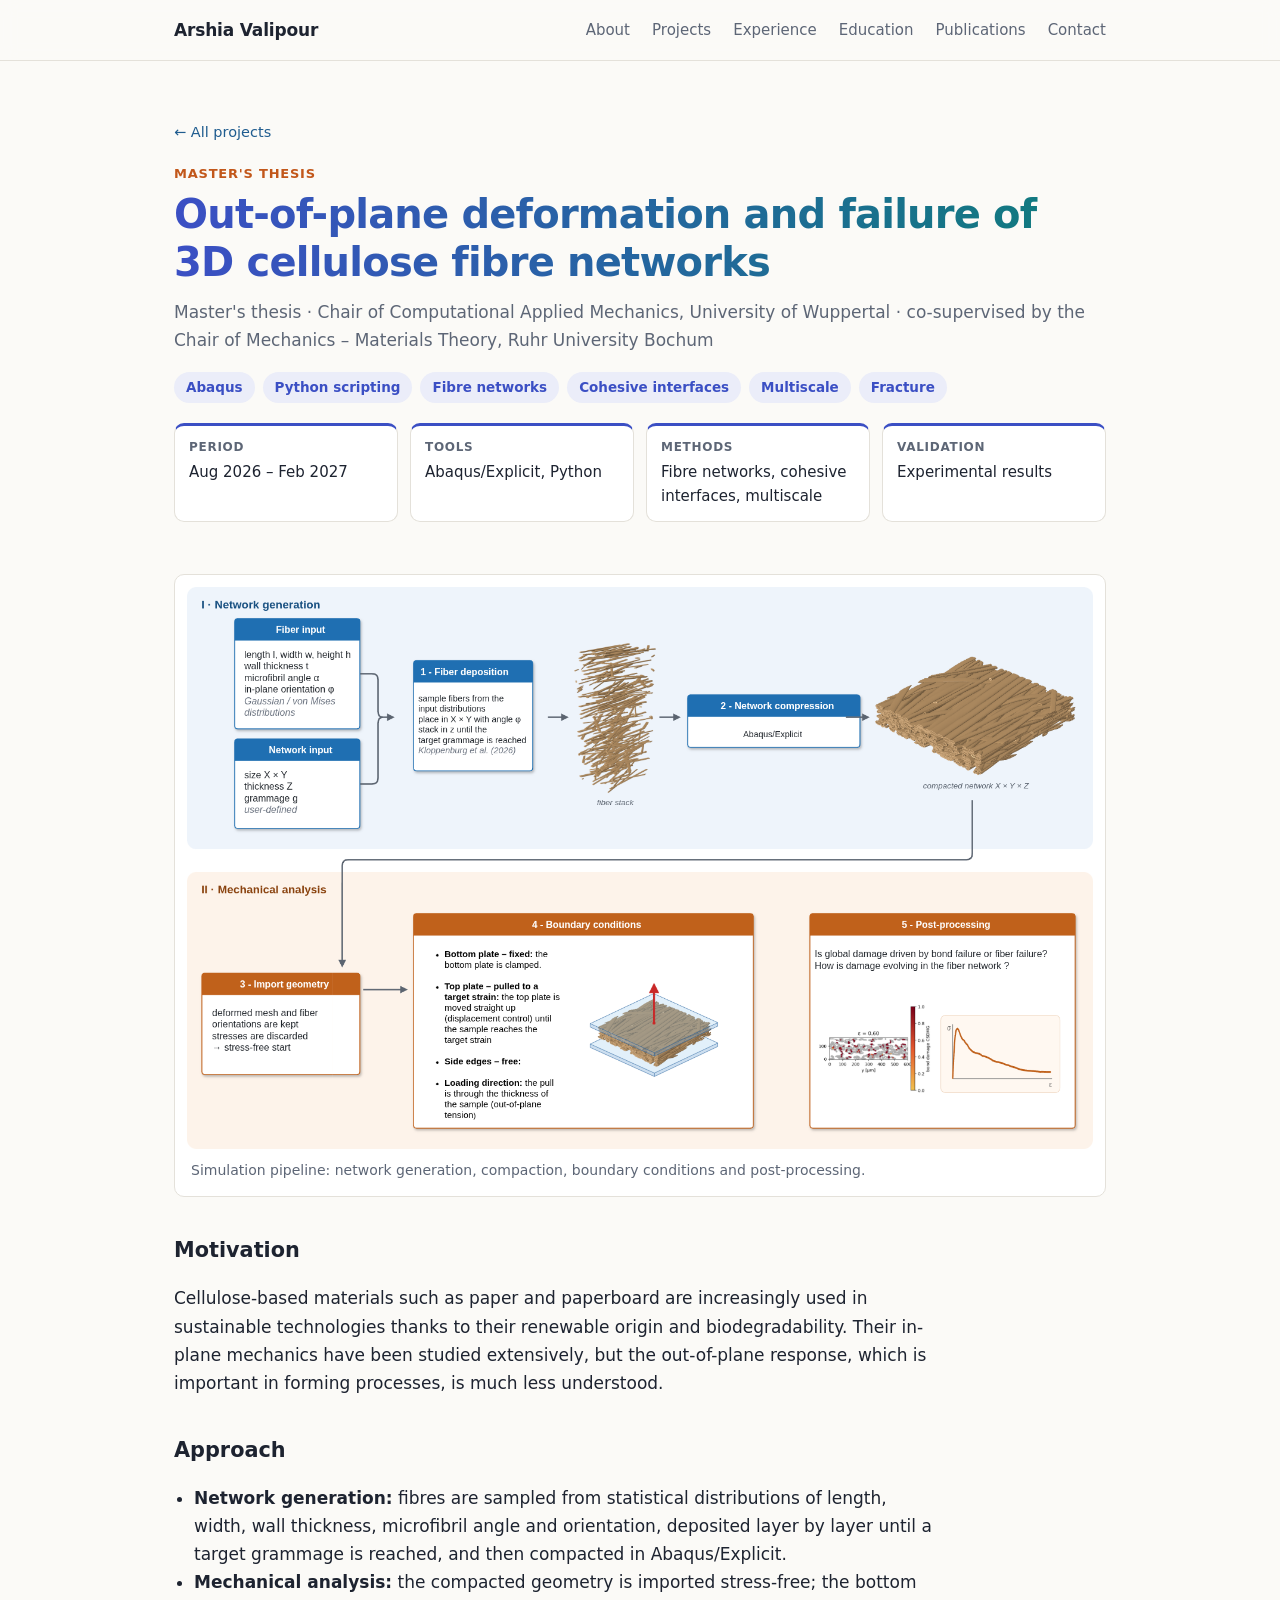
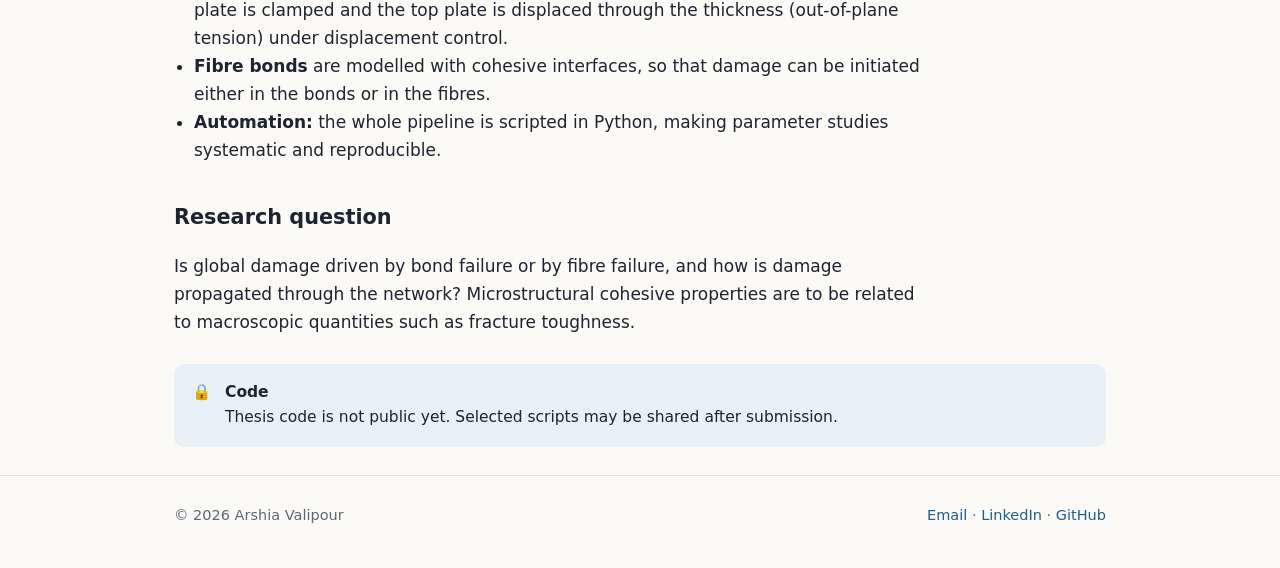
==== projects/fibre-networks.html @ 03f2458d "Initial commit: personal website and research portfolio" ====
<!DOCTYPE html>
<html lang="en">
<head>
<meta charset="utf-8">
<meta name="viewport" content="width=device-width, initial-scale=1">
<title>Out-of-plane deformation and failure of 3D cellulose fibre networks – Arshia Valipour</title>
<meta name="description" content="A computational framework in Abaqus and Python that links fibre-bond properties to the out-of-plane fracture behaviour of paper.">
<link rel="stylesheet" href="../assets/style.css">
</head>
<body>
<nav class="nav"><div class="wrap">
  <a class="brand" href="../index.html">Arshia Valipour</a>
  <ul>
    <li><a href="../index.html#about">About</a></li>
    <li><a href="../index.html#projects">Projects</a></li>
    <li><a href="../index.html#experience">Experience</a></li>
    <li><a href="../index.html#education">Education</a></li>
    <li><a href="../index.html#publications">Publications</a></li>
    <li><a href="../index.html#contact">Contact</a></li>
  </ul>
</div></nav>
<main class="wrap">
<header class="project-head">
  <a class="back" href="../index.html#projects">← All projects</a>
  <div class="kicker" style="color:var(--warm);font-weight:700;text-transform:uppercase;letter-spacing:.06em;font-size:13px">Master's thesis</div>
  <h1>Out-of-plane deformation and failure of 3D cellulose fibre networks</h1>
  <p class="context">Master's thesis · Chair of Computational Applied Mechanics, University of Wuppertal · co-supervised by the Chair of Mechanics – Materials Theory, Ruhr University Bochum</p>
  <div class="chips"><span class="chip">Abaqus</span><span class="chip">Python scripting</span><span class="chip">Fibre networks</span><span class="chip">Cohesive interfaces</span><span class="chip">Multiscale</span><span class="chip">Fracture</span></div>
  <div class="meta"><div><b>Period</b>Aug 2026 – Feb 2027</div><div><b>Tools</b>Abaqus/Explicit, Python</div><div><b>Methods</b>Fibre networks, cohesive interfaces, multiscale</div><div><b>Validation</b>Experimental results</div></div>
</header>
<figure class="media"><img src="../assets/img/thesis.png" alt="Simulation pipeline: network generation, compaction, boundary conditions and post-processing." loading="lazy"><figcaption>Simulation pipeline: network generation, compaction, boundary conditions and post-processing.</figcaption></figure>
<article class="prose">
<h2>Motivation</h2>
<p>Cellulose-based materials such as paper and paperboard are increasingly used in sustainable technologies thanks to their renewable origin and biodegradability. Their in-plane mechanics have been studied extensively, but the out-of-plane response, which is important in forming processes, is much less understood.</p>
<h2>Approach</h2>
<ul>
<li><b>Network generation:</b> fibres are sampled from statistical distributions of length, width, wall thickness, microfibril angle and orientation, deposited layer by layer until a target grammage is reached, and then compacted in Abaqus/Explicit.</li>
<li><b>Mechanical analysis:</b> the compacted geometry is imported stress-free; the bottom plate is clamped and the top plate is displaced through the thickness (out-of-plane tension) under displacement control.</li>
<li><b>Fibre bonds</b> are modelled with cohesive interfaces, so that damage can be initiated either in the bonds or in the fibres.</li>
<li><b>Automation:</b> the whole pipeline is scripted in Python, making parameter studies systematic and reproducible.</li>
</ul>
<h2>Research question</h2>
<p>Is global damage driven by bond failure or by fibre failure, and how is damage propagated through the network? Microstructural cohesive properties are to be related to macroscopic quantities such as fracture toughness.</p>
</article>
<figure class="media"><video src="../assets/video/thesis-tension.mp4" autoplay muted loop playsinline controls preload="metadata"></video><figcaption>Animation: out-of-plane tension test with bond damage evolution.</figcaption></figure>
<div class="code-box"><span>🔒</span><div><b>Code</b><br>Thesis code is not public yet. Selected scripts may be shared after submission.</div></div>
</main>
<footer><div class="wrap">
  <span>&copy; 2026 Arshia Valipour</span>
  <span><a href="mailto:arshia.valipour@edu.ruhr-uni-bochum.de">Email</a> · <a href="https://www.linkedin.com/in/avalipour02">LinkedIn</a> · <a href="https://github.com/arshiavali">GitHub</a></span>
</div></footer>
<script>
// Hide animation slots whose video file has not been added yet.
document.querySelectorAll('figure.media video').forEach(function (v) {
  v.addEventListener('error', function () { v.closest('figure').style.display = 'none'; });
  if (v.error) v.closest('figure').style.display = 'none';
});
</script>
</body>
</html>
---- assets/style.css ----
/* ---------- Base ---------- */
:root {
  --bg: #fbfaf7;
  --surface: #ffffff;
  --text: #1d2330;
  --muted: #5d6676;
  --line: #e4e1da;
  --accent: #1f5c8f;
  --accent-soft: #e8f0f7;
  --warm: #b8622a;
  --radius: 10px;
  --max: 980px;
  --font: "Inter", "Segoe UI", system-ui, -apple-system, Roboto, "Helvetica Neue", Arial, sans-serif;
  --mono: ui-monospace, "SFMono-Regular", Menlo, Consolas, monospace;
}
@media (prefers-color-scheme: dark) {
  :root {
    --bg: #12151b;
    --surface: #1a1f27;
    --text: #e6e8ec;
    --muted: #9aa3b2;
    --line: #2b313c;
    --accent: #6fa8dc;
    --accent-soft: #1f2a38;
    --warm: #e0955f;
  }
}
* { box-sizing: border-box; }
html { scroll-behavior: smooth; }
body {
  margin: 0;
  font-family: var(--font);
  background: var(--bg);
  color: var(--text);
  line-height: 1.65;
  font-size: 17px;
}
a { color: var(--accent); text-decoration: none; }
a:hover { text-decoration: underline; }
img, video { max-width: 100%; display: block; }
.wrap { max-width: var(--max); margin: 0 auto; padding: 0 24px; }

/* ---------- Nav ---------- */
.nav {
  position: sticky; top: 0; z-index: 10;
  background: color-mix(in srgb, var(--bg) 88%, transparent);
  backdrop-filter: blur(8px);
  border-bottom: 1px solid var(--line);
}
.nav .wrap { display: flex; align-items: center; justify-content: space-between; height: 60px; }
.nav .brand { font-weight: 700; color: var(--text); letter-spacing: -0.01em; }
.nav ul { list-style: none; display: flex; gap: 22px; margin: 0; padding: 0; font-size: 15px; }
.nav ul a { color: var(--muted); }
.nav ul a:hover { color: var(--text); text-decoration: none; }
@media (max-width: 720px) { .nav ul { display: none; } }

/* ---------- Hero ---------- */
.hero { padding: 80px 0 56px; }
.hero h1 { font-size: clamp(2.2rem, 5vw, 3.2rem); line-height: 1.1; margin: 0 0 12px; letter-spacing: -0.02em; }
.hero .role { font-size: 1.15rem; color: var(--muted); margin: 0 0 24px; }
.hero p.lead { max-width: 680px; font-size: 1.08rem; margin: 0 0 28px; }
.buttons { display: flex; flex-wrap: wrap; gap: 10px; }
.btn {
  display: inline-flex; align-items: center; gap: 8px;
  padding: 10px 18px; border-radius: 999px; font-size: 15px; font-weight: 600;
  border: 1px solid var(--line); color: var(--text); background: var(--surface);
}
.btn:hover { border-color: var(--accent); text-decoration: none; }
.btn.primary { background: var(--accent); border-color: var(--accent); color: #fff; }
@media (prefers-color-scheme: dark) { .btn.primary { color: #0e1116; } }

/* ---------- Sections ---------- */
section { padding: 48px 0; border-top: 1px solid var(--line); }
section h2 { font-size: 1.5rem; margin: 0 0 24px; letter-spacing: -0.01em; }
.chips { display: flex; flex-wrap: wrap; gap: 8px; }
.chip {
  font-size: 13.5px; padding: 4px 12px; border-radius: 999px;
  background: var(--accent-soft); color: var(--accent); font-weight: 600;
}

/* ---------- Project cards ---------- */
.grid { display: grid; grid-template-columns: repeat(auto-fill, minmax(290px, 1fr)); gap: 20px; }
.card {
  background: var(--surface); border: 1px solid var(--line); border-radius: var(--radius);
  overflow: hidden; display: flex; flex-direction: column; color: var(--text);
  transition: transform .15s ease, border-color .15s ease;
}
.card:hover { transform: translateY(-3px); border-color: var(--accent); text-decoration: none; }
.card .thumb { aspect-ratio: 16/9; background: var(--accent-soft); overflow: hidden; }
.card .thumb img { width: 100%; height: 100%; object-fit: cover; }
.card .thumb.empty { display: flex; align-items: center; justify-content: center; color: var(--accent); font-weight: 700; font-size: 1.1rem; padding: 16px; text-align: center; }
.card .body { padding: 16px 18px 18px; display: flex; flex-direction: column; gap: 8px; flex: 1; }
.card .kicker { font-size: 12.5px; text-transform: uppercase; letter-spacing: .06em; color: var(--warm); font-weight: 700; }
.card h3 { margin: 0; font-size: 1.08rem; line-height: 1.35; }
.card p { margin: 0; font-size: 15px; color: var(--muted); }
.card .more { margin-top: auto; font-size: 14.5px; color: var(--accent); font-weight: 600; }

/* ---------- Lists / timeline ---------- */
.timeline { display: grid; gap: 22px; }
.item { display: grid; grid-template-columns: 170px 1fr; gap: 20px; }
.item .when { color: var(--muted); font-size: 15px; }
.item h3 { margin: 0; font-size: 1.05rem; }
.item .where { color: var(--muted); font-size: 15px; margin: 2px 0 6px; }
.item ul { margin: 0; padding-left: 18px; }
@media (max-width: 640px) { .item { grid-template-columns: 1fr; gap: 2px; } }
.pubs { list-style: none; padding: 0; margin: 0; display: grid; gap: 16px; }
.pubs li { padding-left: 16px; border-left: 3px solid var(--accent-soft); }
.pubs .status { font-size: 13px; color: var(--warm); font-weight: 700; }

/* ---------- Project page ---------- */
.project-head { padding: 56px 0 24px; }
.back { font-size: 14.5px; display: inline-block; margin-bottom: 18px; }
.project-head h1 { font-size: clamp(1.8rem, 4vw, 2.5rem); line-height: 1.2; margin: 6px 0 12px; letter-spacing: -0.02em; }
.project-head .context { color: var(--muted); margin: 0 0 18px; }
.meta { display: grid; grid-template-columns: repeat(auto-fit, minmax(180px, 1fr)); gap: 12px; margin: 20px 0 0; }
.meta div { background: var(--surface); border: 1px solid var(--line); border-radius: var(--radius); padding: 12px 14px; font-size: 15px; }
.meta b { display: block; font-size: 12px; text-transform: uppercase; letter-spacing: .06em; color: var(--muted); margin-bottom: 2px; }
.prose { max-width: 760px; }
.prose h2 { font-size: 1.3rem; margin: 36px 0 10px; }
.prose ul { padding-left: 20px; }
figure.media { margin: 28px 0; background: var(--surface); border: 1px solid var(--line); border-radius: var(--radius); padding: 12px; }
figure.media img, figure.media video { width: 100%; border-radius: 6px; background: #fff; }
figure.media figcaption { font-size: 14px; color: var(--muted); padding: 10px 4px 2px; }
.code-box {
  display: flex; gap: 14px; align-items: flex-start;
  background: var(--accent-soft); border-radius: var(--radius); padding: 16px 18px; margin: 28px 0;
  font-size: 15.5px;
}
.code-box code { font-family: var(--mono); font-size: 14px; }

/* ---------- Footer ---------- */
footer { border-top: 1px solid var(--line); padding: 28px 0 40px; color: var(--muted); font-size: 14.5px; }
footer .wrap { display: flex; justify-content: space-between; flex-wrap: wrap; gap: 12px; }

/* =========================================================
   Colour theme: calm base, one accent colour per section
   ========================================================= */
:root {
  --c1: #3b4fc4; /* indigo */
  --c2: #0e7c7b; /* teal   */
  --c3: #c2571a; /* amber  */
  --c: var(--accent);
  --band: #f3f1ec;
}
@media (prefers-color-scheme: dark) {
  :root { --c1: #8c9bff; --c2: #4cc3bf; --c3: #f0a06a; --band: #161a21; }
}

/* Hero: a soft wash, name in a two-tone gradient */
.hero-band {
  background:
    radial-gradient(55% 80% at 0% 0%, color-mix(in srgb, var(--c1) 9%, transparent), transparent 70%),
    radial-gradient(45% 70% at 100% 0%, color-mix(in srgb, var(--c2) 8%, transparent), transparent 70%);
}
.hero h1, .project-head h1 {
  background: linear-gradient(90deg, var(--c1), var(--c2));
  -webkit-background-clip: text; background-clip: text; color: transparent;
}
.btn.primary { background: var(--c1); border-color: var(--c1); }
.btn:hover { border-color: var(--c1); }

/* Sections: neutral bands that alternate; colour only in the heading accent */
section { border-top: 1px solid var(--line); }
section:nth-of-type(even) { background: var(--band); }
section h2 { color: var(--text); }
section h2::after {
  content: ""; display: block; height: 3px; width: 40px; margin-top: 8px; border-radius: 3px; background: var(--c);
}
.s-interests    { --c: var(--c2); }
.s-projects     { --c: var(--c1); }
.s-publications { --c: var(--c3); }
.s-experience   { --c: var(--c2); }
.s-passion      { --c: var(--c3); }
.s-contact      { --c: var(--c1); }

/* Chips take the colour of their section */
.chip { background: color-mix(in srgb, var(--c) 10%, var(--surface)); color: var(--c); }

/* Project cards: thin coloured top edge */
.card { --k: var(--c1); border-top: 3px solid var(--k); }
.card:nth-child(3n+2) { --k: var(--c2); }
.card:nth-child(3n+3) { --k: var(--c3); }
.card:hover { border-color: var(--k); box-shadow: 0 8px 22px -14px color-mix(in srgb, var(--k) 60%, transparent); }
.card .kicker { color: var(--k); }
.card .more { color: var(--c1); }
.card .thumb.contain { background: #fff; }
.card .thumb.contain img { object-fit: contain; padding: 8px; }

/* Publications and timeline */
.pubs li { border-left-color: var(--c); }
.pubs .status { color: var(--c); }
.item .when { color: var(--c); font-weight: 600; }

/* Passion: mountain photo banner */
.passion {
  position: relative; border-radius: var(--radius); overflow: hidden;
  min-height: 340px; display: flex; align-items: flex-end;
  background: #2b3a4a url("img/mountains.jpg") center 40% / cover no-repeat;
}
.passion::before {
  content: ""; position: absolute; inset: 0;
  background: linear-gradient(180deg, rgba(10,16,24,0) 35%, rgba(10,16,24,.78) 100%);
}
.passion .caption { position: relative; padding: 24px 26px; color: #fff; max-width: 640px; }
.passion h3 { margin: 0 0 6px; font-size: 1.35rem; color: #fff; }
.passion p { margin: 0; color: rgba(255,255,255,.9); font-size: 16px; }
.passion .chips { margin-top: 12px; }
.passion .chip { background: rgba(255,255,255,.18); color: #fff; backdrop-filter: blur(4px); }

/* Project pages */
.project-head { --c: var(--c1); }
.project-head .kicker { color: var(--c3) !important; }
.meta div { border-top: 3px solid var(--c1); }
.prose h2 { color: var(--text); }
figure.media.diagram img { max-width: 560px; margin: 0 auto; }
.s-education { --c: var(--c1); }
.s-skills    { --c: var(--c2); }
figure.media.portrait img { max-width: 340px; }
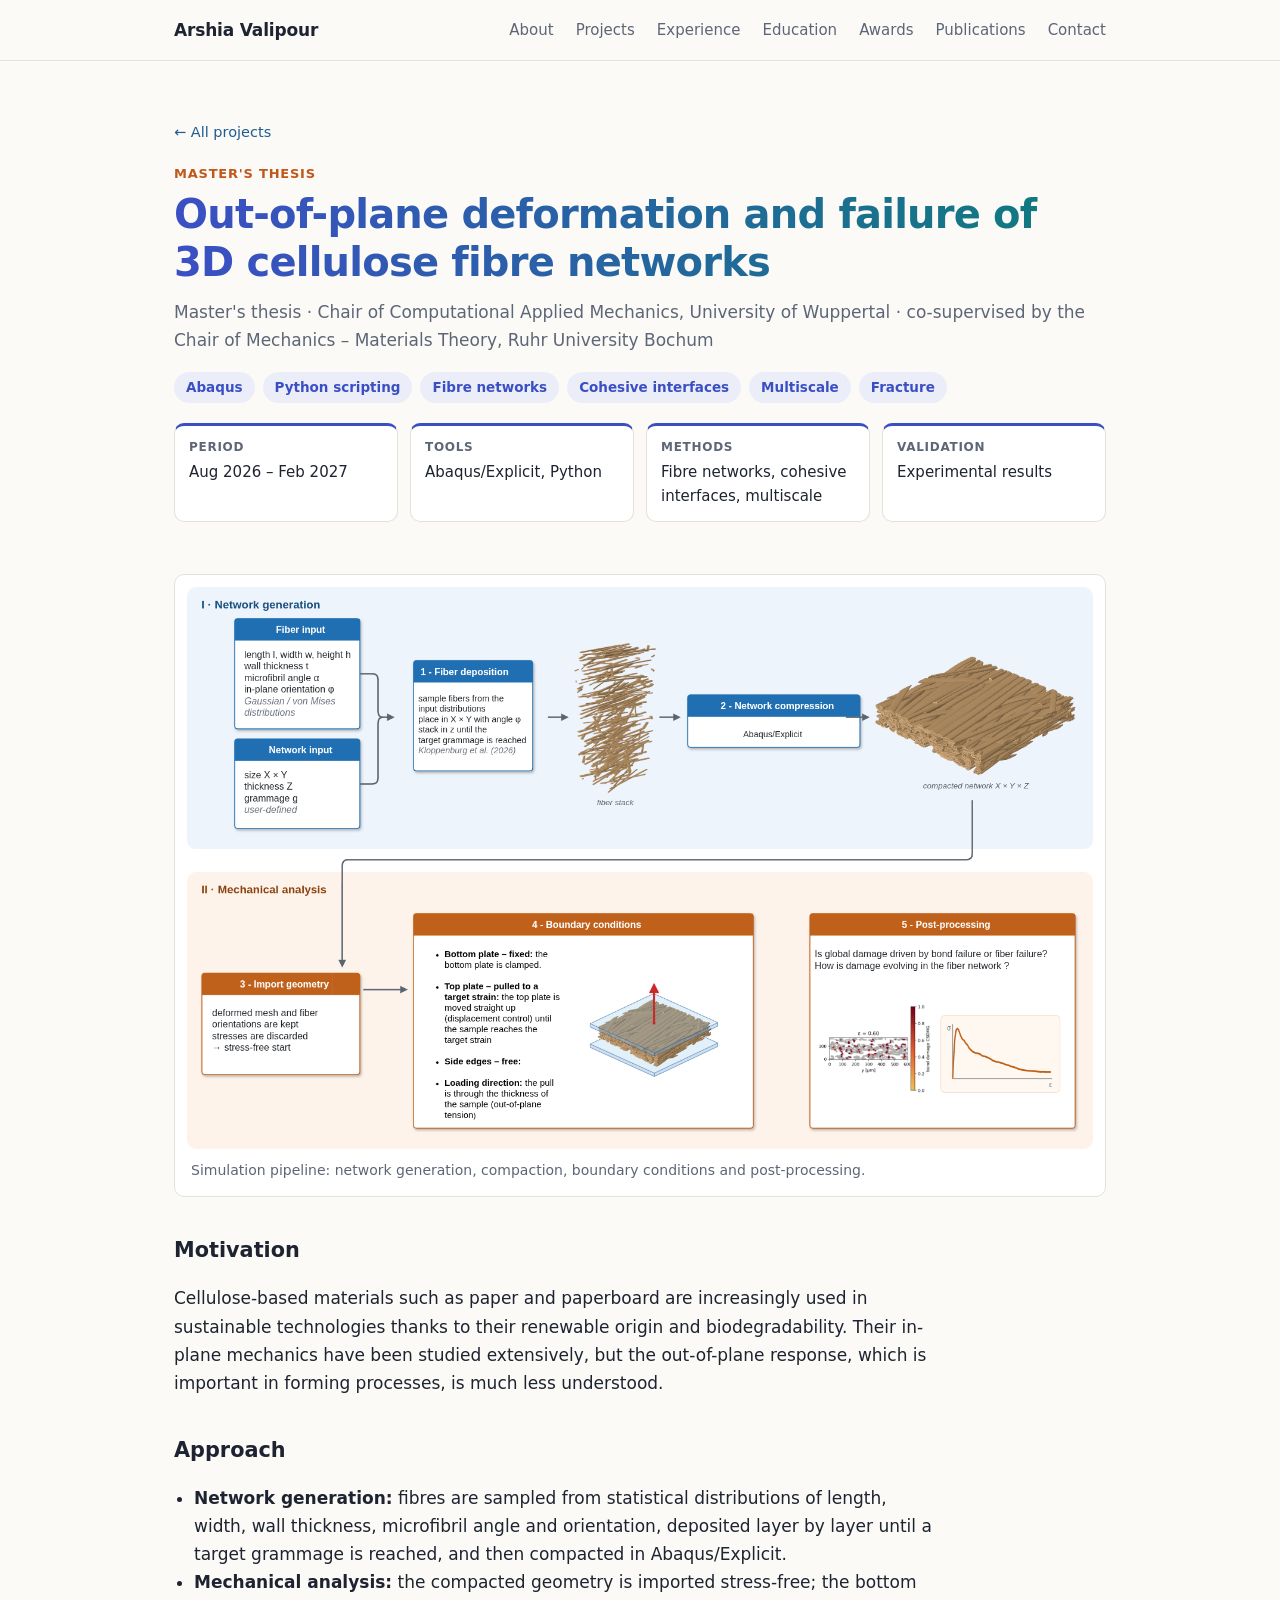
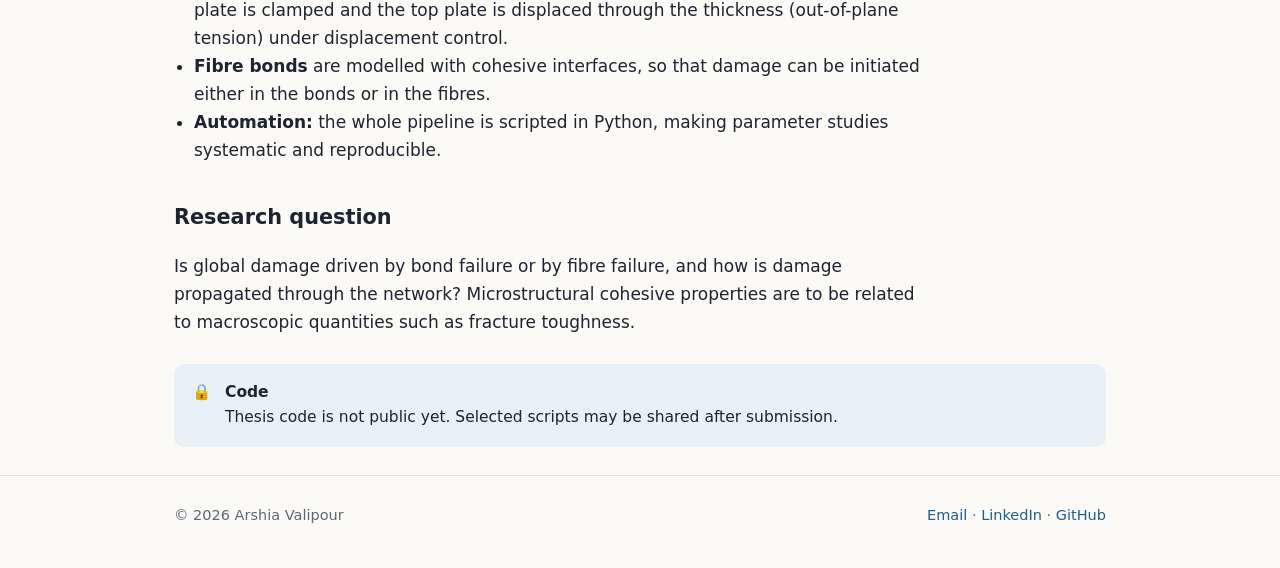
==== commit 28c4d388: "feat: add Awards & scholarships section" ====
--- a/projects/fibre-networks.html
+++ b/projects/fibre-networks.html
@@ -15,6 +15,7 @@
     <li><a href="../index.html#projects">Projects</a></li>
     <li><a href="../index.html#experience">Experience</a></li>
     <li><a href="../index.html#education">Education</a></li>
+    <li><a href="../index.html#awards">Awards</a></li>
     <li><a href="../index.html#publications">Publications</a></li>
     <li><a href="../index.html#contact">Contact</a></li>
   </ul>
--- a/assets/style.css
+++ b/assets/style.css
@@ -214,5 +214,5 @@
 .prose h2 { color: var(--text); }
 figure.media.diagram img { max-width: 560px; margin: 0 auto; }
 .s-education { --c: var(--c1); }
-.s-skills    { --c: var(--c2); }
+.s-awards    { --c: var(--c2); }
 figure.media.portrait img { max-width: 340px; }
